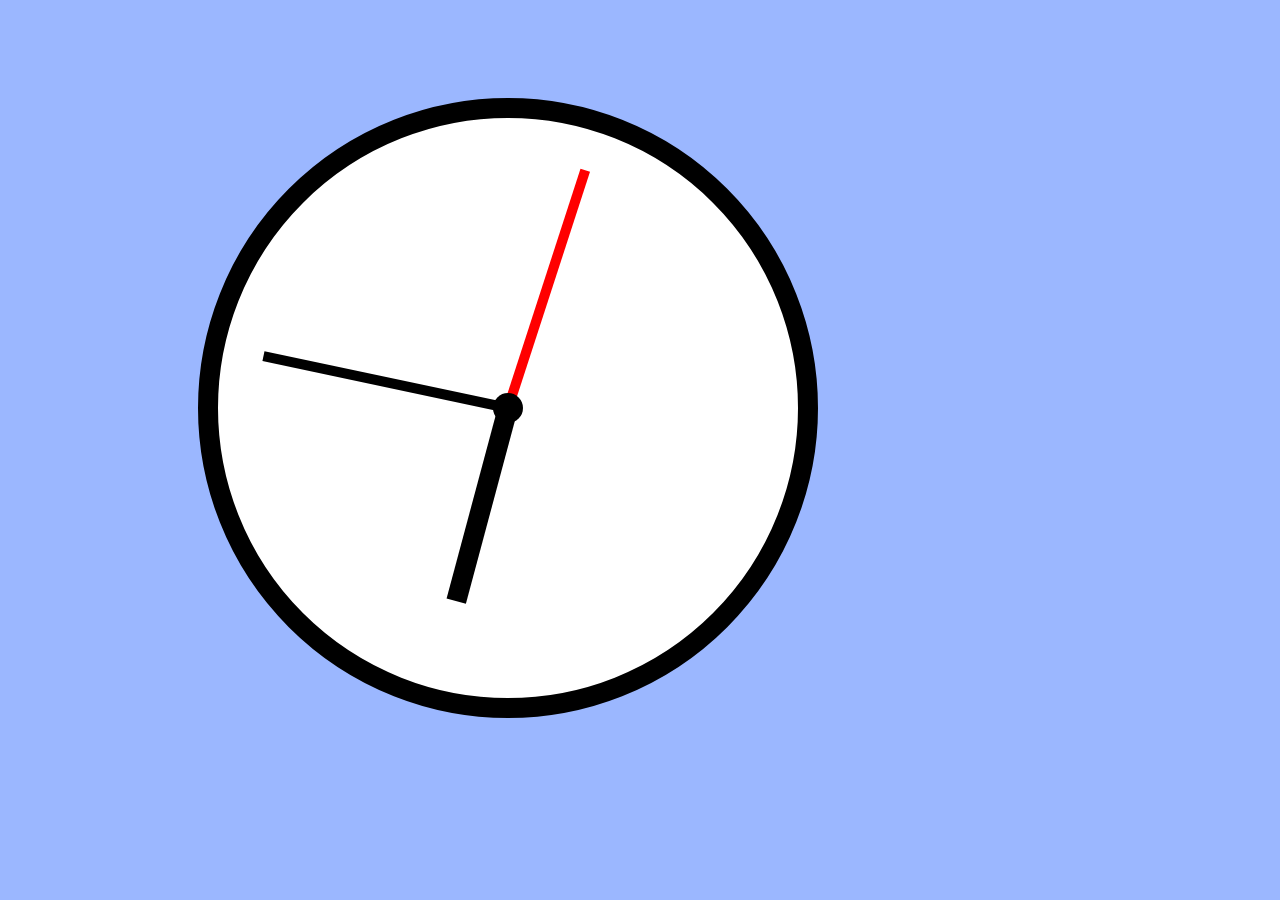
==== clock.html @ 27be6694 "simple clock" ====
<!DOCTYPE html>
<html>
	<head>
		<title>HTML5 Clock</title>
		<script src="clock.js"></script>
		<link rel="stylesheet" href="clock.css">
	</head>
	<body onload="onstart();">
		<canvas id="analogClock" width="1000" height="800"></canvas>
	</body>
</html>
---- clock.css ----
body {
	background: #9bb7ff;
}
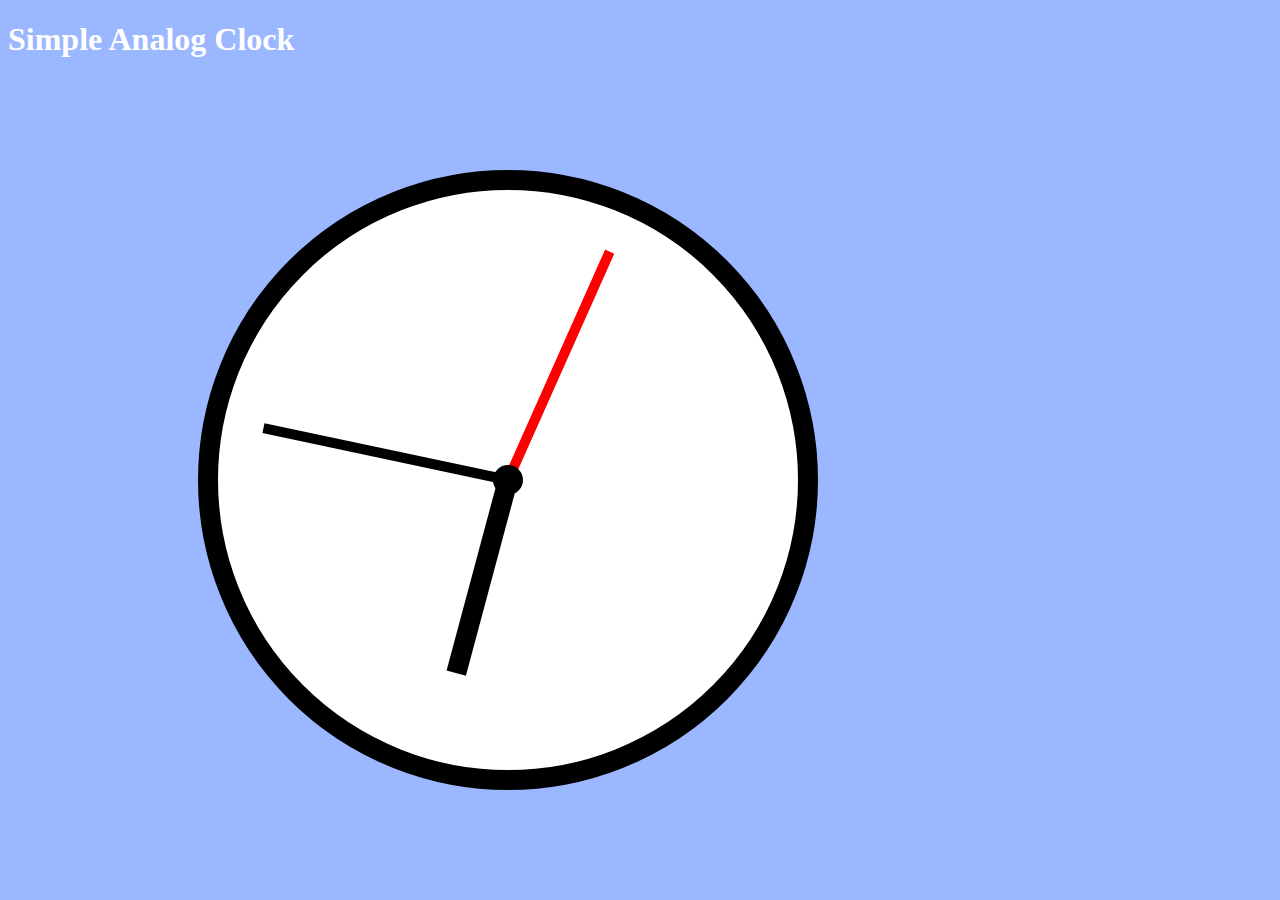
==== commit 6ffbb90e: "little changed" ====
--- a/clock.html
+++ b/clock.html
@@ -6,6 +6,7 @@
 		<link rel="stylesheet" href="clock.css">
 	</head>
 	<body onload="onstart();">
+		<h1 id="desc">Simple Analog Clock</h1>
 		<canvas id="analogClock" width="1000" height="800"></canvas>
 	</body>
 </html>
--- a/clock.css
+++ b/clock.css
@@ -1,3 +1,7 @@
 body {
 	background: #9bb7ff;
 }
+
+#desc {
+	color: white;
+}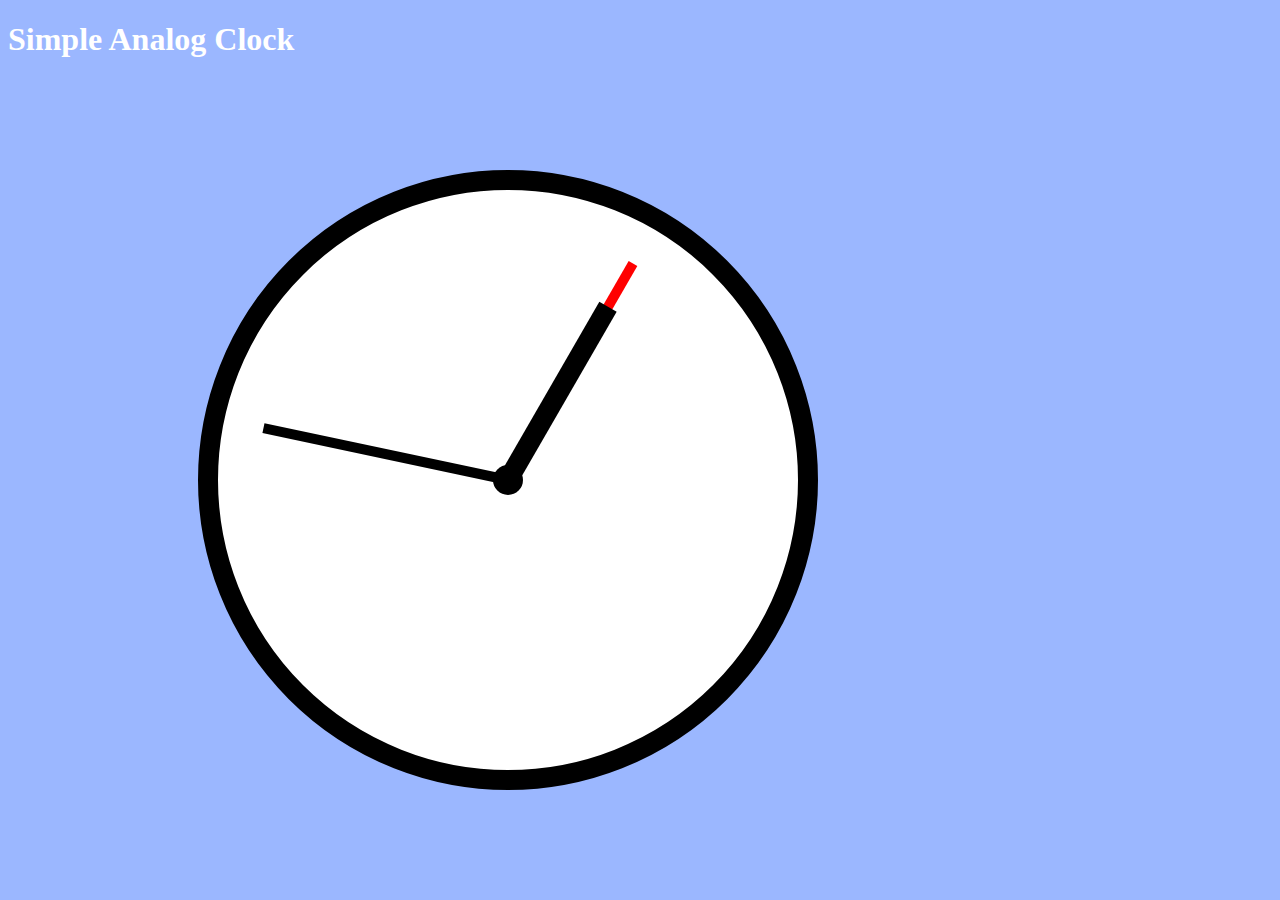
==== commit ff455b4f: "create new folder" ====
--- a/clock.html
+++ b/clock.html
@@ -2,8 +2,8 @@
 <html>
 	<head>
 		<title>HTML5 Clock</title>
-		<script src="clock.js"></script>
-		<link rel="stylesheet" href="clock.css">
+		<script src="./scripts/clock.js"></script>
+		<link rel="stylesheet" href="./stylesheets/clock.css">
 	</head>
 	<body onload="onstart();">
 		<h1 id="desc">Simple Analog Clock</h1>
--- a/stylesheets/clock.css
+++ b/stylesheets/clock.css
@@ -0,0 +1,7 @@
+body {
+	background: #9bb7ff;
+}
+
+#desc {
+	color: white;
+}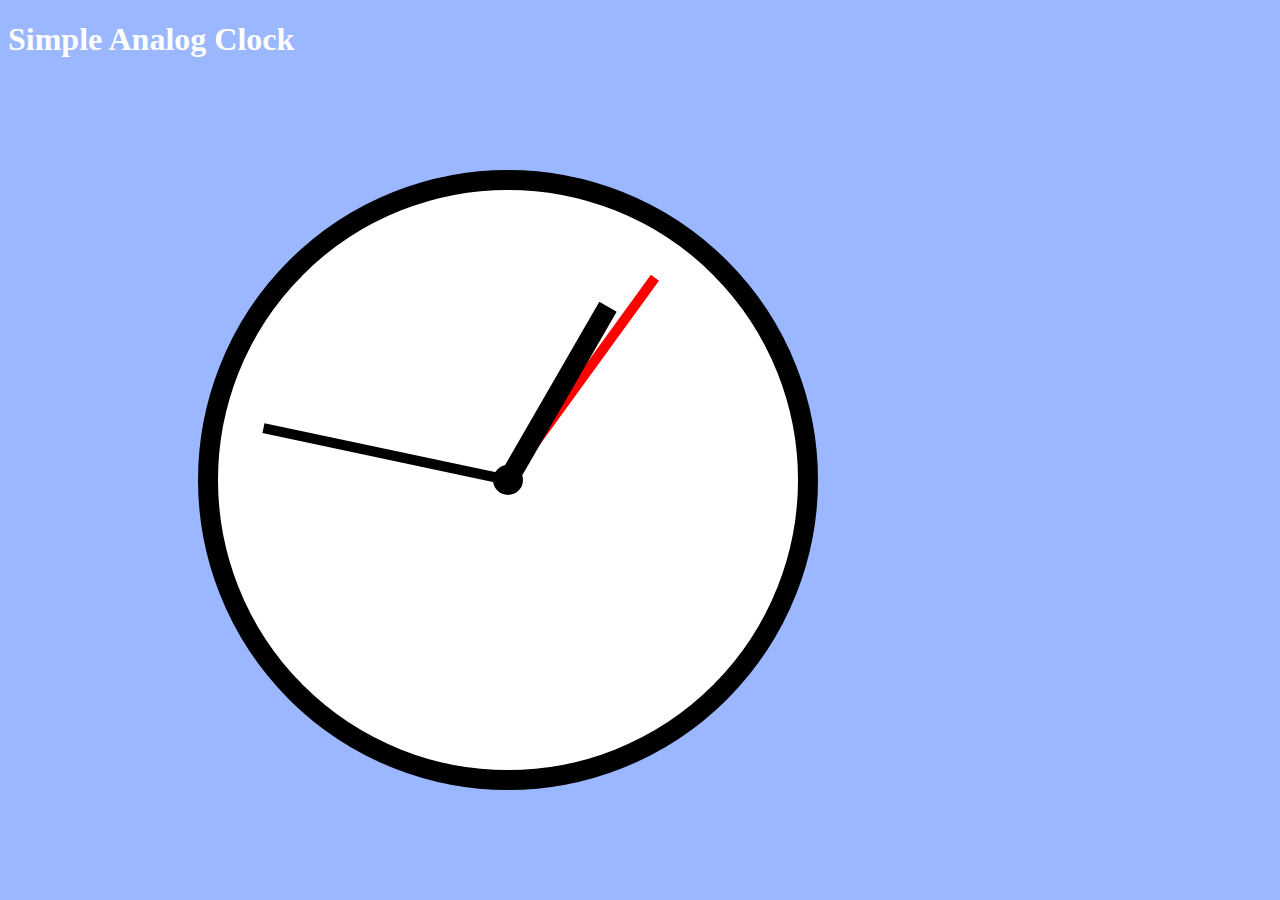
==== commit 7ca926be: "Update clock.html" ====
--- a/clock.html
+++ b/clock.html
@@ -4,6 +4,7 @@
 		<title>HTML5 Clock</title>
 		<script src="./scripts/clock.js"></script>
 		<link rel="stylesheet" href="./stylesheets/clock.css">
+                <link rel="shortcut icon" href="./resources/favicon.ico">
 	</head>
 	<body onload="onstart();">
 		<h1 id="desc">Simple Analog Clock</h1>
